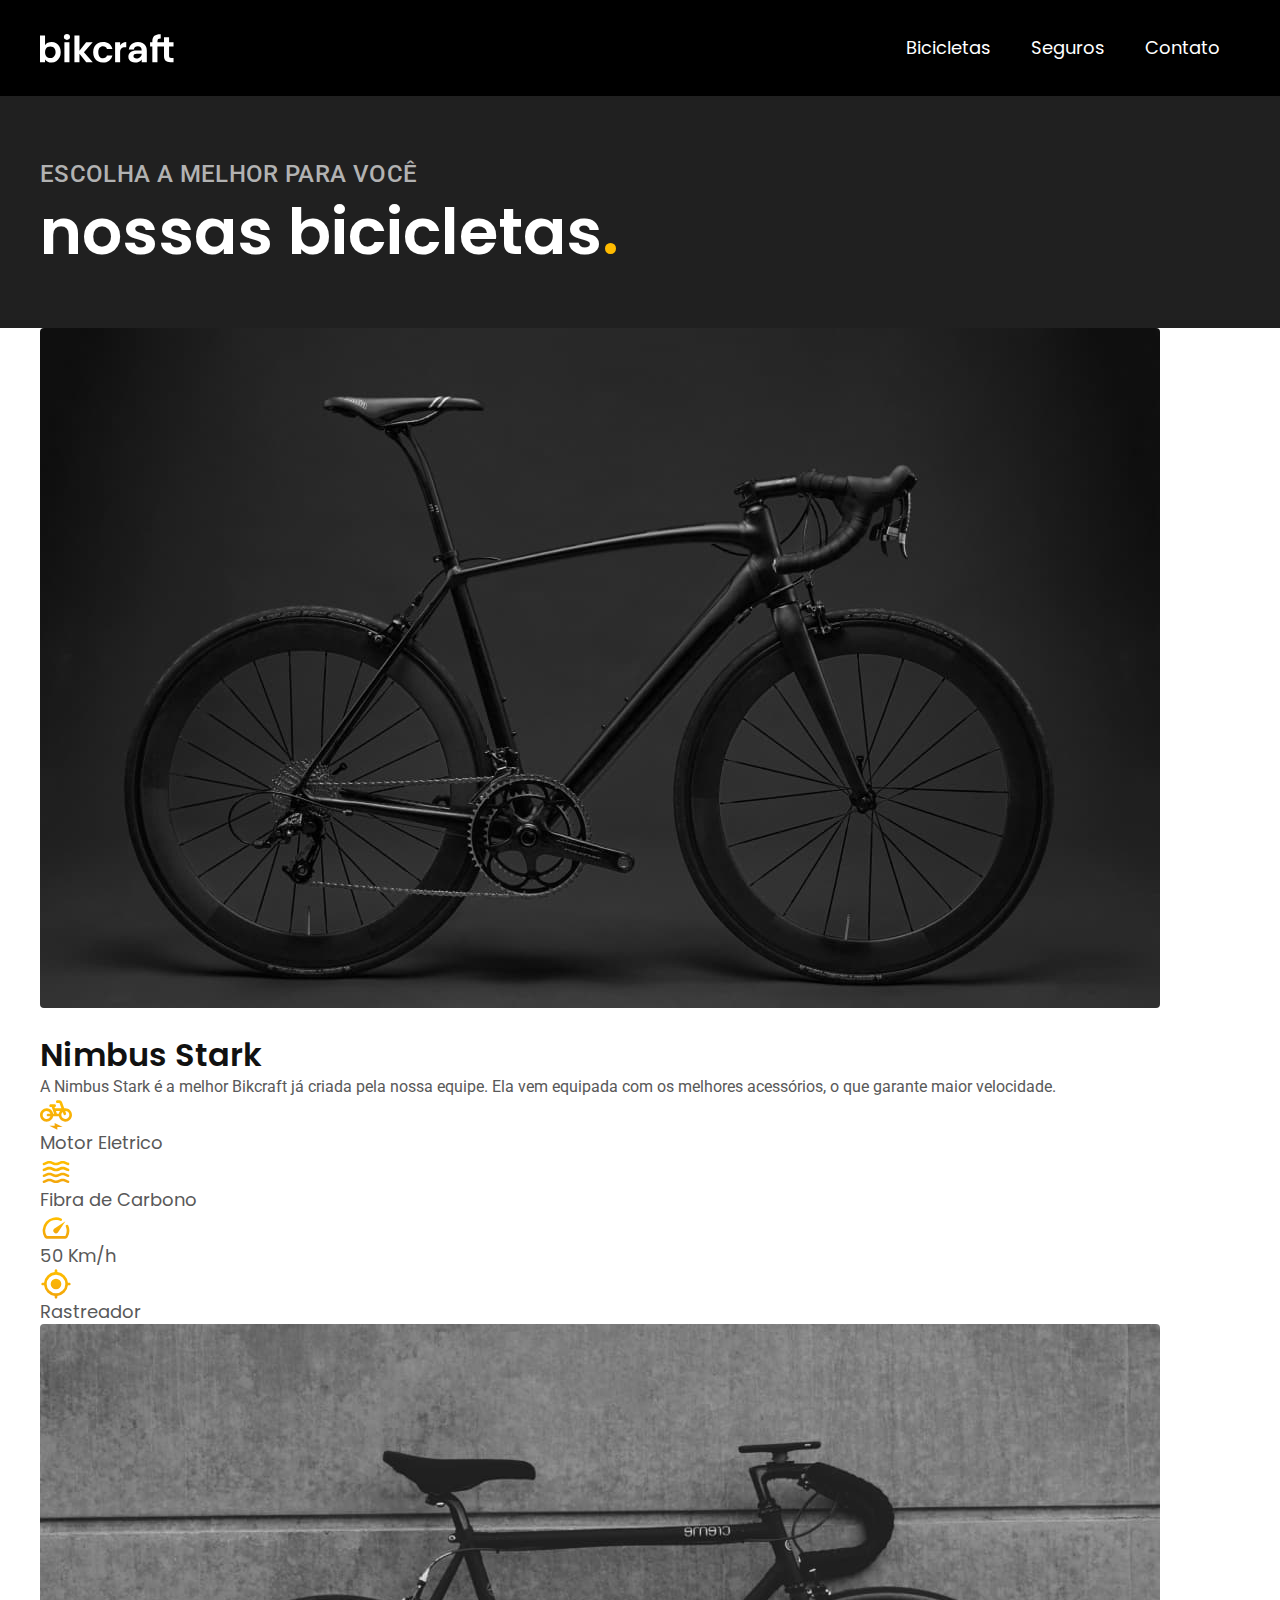
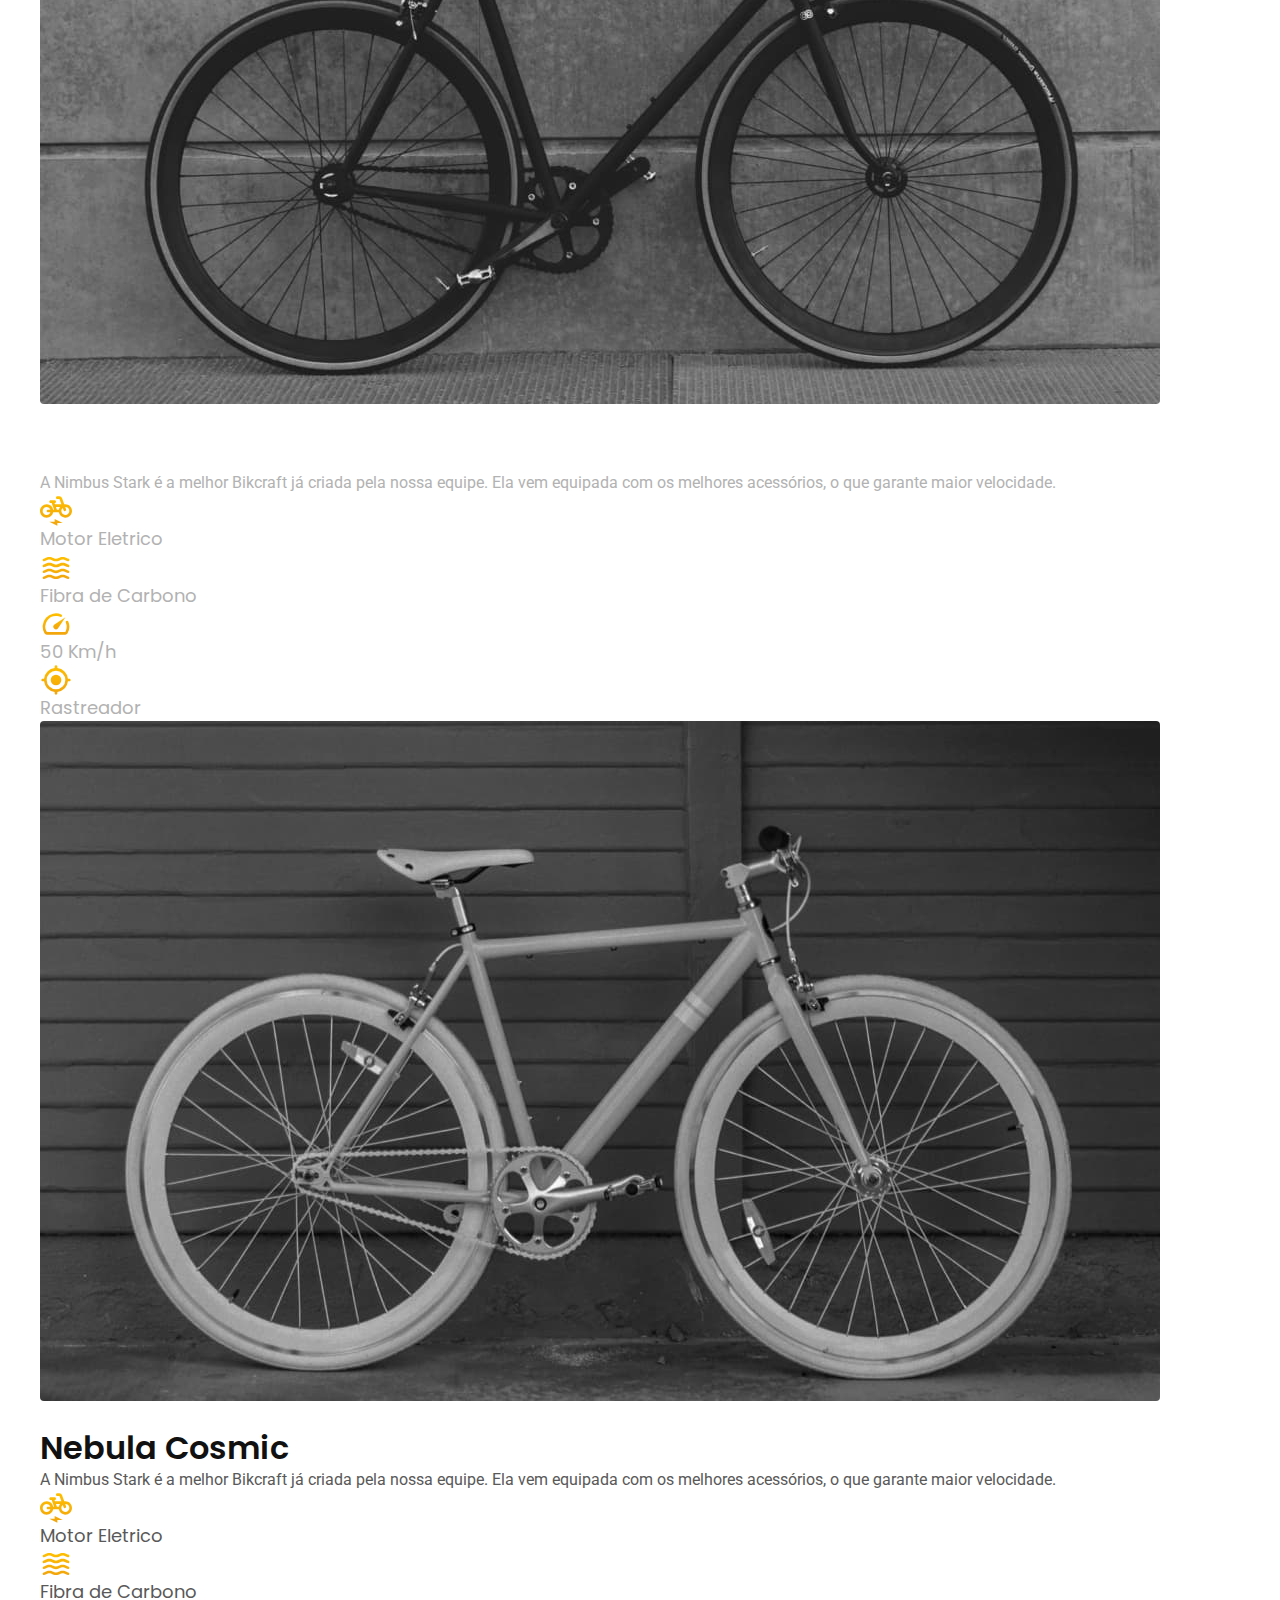
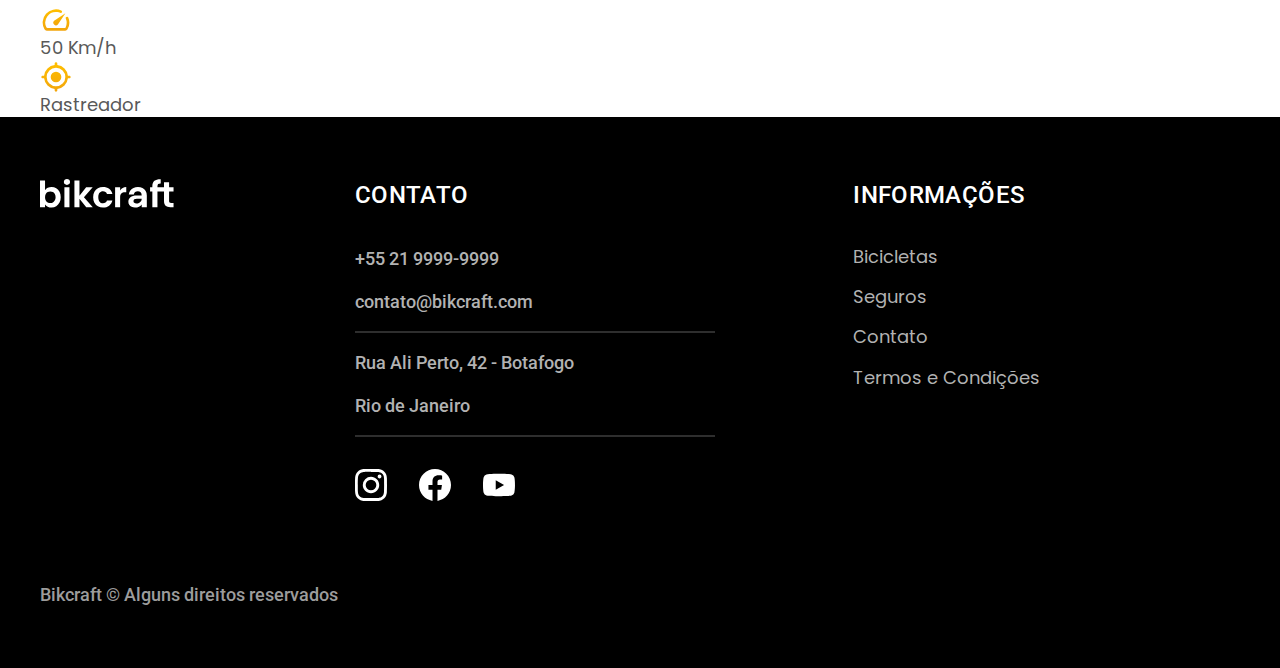
==== bicicletas.html @ d02d4d40 "bicicleta-1" ====
<!DOCTYPE html>
<html lang="pt-br">

<head>
  <meta charset="UTF-8">
  <meta http-equiv="X-UA-Compatible" content="IE=edge">
  <meta name="viewport" content="width=device-width, initial-scale=1.0">
  <meta name="description" content="Termos e Condições">
  <link rel="stylesheet" href="./css/style.css">
  <link rel="preconnect" href="https://fonts.googleapis.com">
  <link rel="preconnect" href="https://fonts.gstatic.com" crossorigin>
  <link href="https://fonts.googleapis.com/css2?family=Merriweather:ital,wght@1,900&family=Poppins:wght@400;600&family=Roboto:wght@400;500&display=swap" rel="stylesheet">
  <title>  Bicicletas | Bikcraft </title>
</head>

<body id="bicicletas">
  <header class="header-bg">
    <div class=" container header">
      <a href="./"><img src="./img/bikcraft.svg" alt="bikcraft">
      </a>
      <nav aria-label="primaria">
        <ul class="header-menu font-1-m cor-0">
          <li><a href="./bicicletas.html">Bicicletas</a></li>
          <li><a href="./seguros.html">Seguros</a></li>
          <li><a href="./contato.html">Contato</a></li>
        </ul>
      </nav>
    </div>
  </header>

  <main>
    <div class="titulo-bg">
      <div class="titulo container ">
        <p class="font-2-l-b cor-5">Escolha a melhor para você</p>
        <h1 class="font-1-xxl cor-0">nossas bicicletas<span class="cor-p1">.</span></h1>
      </div>
    </div>

    <div class="bicicletas-bg">
      <div class="bicicletas container">
        <div class="bicicletas-imagem">
          <img src="./img/bicicletas/nimbus.jpg" alt="Bicicleta preta">
          <span class="font-2-m cor-0">R$ 4999</span>
        </div>

        <div class="bicicletas-conteudo">
          <h2 class="font-1-xl">Nimbus Stark</h2>
          <p class="font-2-s cor-8">A Nimbus Stark é a melhor Bikcraft já criada pela nossa equipe. Ela vem equipada com os melhores acessórios, o que garante maior velocidade.</p>
          <ul class="font-1-m cor-8">
            <li><img src="./img/icones/eletrica.svg" alt="">
            Motor Eletrico</li>
            <li><img src="./img/icones/carbono.svg" alt="">
              Fibra de Carbono</li>
              <li><img src="./img/icones/velocidade.svg" alt="">
                50 Km/h</li>
                <li><img src="./img/icones/rastreador.svg" alt="">
                  Rastreador</li>
          </ul>
        </div>


      </div>

    </div>

    <div class="bicicletas-bg">
      <div class="bicicletas container">
        <div class="bicicletas-imagem">
          <img src="./img/bicicletas/magic.jpg" alt="Bicicleta preta">
          <span class="font-2-m cor-0">R$ 2499</span>
        </div>

        <div class="bicicletas-conteudo">
          <h2 class="font-1-xl cor-0">Magic Might</h2>
          <p class="font-2-s cor-5">A Nimbus Stark é a melhor Bikcraft já criada pela nossa equipe. Ela vem equipada com os melhores acessórios, o que garante maior velocidade.</p>
          <ul class="font-1-m cor-5">
            <li><img src="./img/icones/eletrica.svg" alt="">
            Motor Eletrico</li>
            <li><img src="./img/icones/carbono.svg" alt="">
              Fibra de Carbono</li>
              <li><img src="./img/icones/velocidade.svg" alt="">
                50 Km/h</li>
                <li><img src="./img/icones/rastreador.svg" alt="">
                  Rastreador</li>
          </ul>
        </div>


      </div>

    </div>

    <div class="bicicletas-bg">
      <div class="bicicletas container">
        <div class="bicicletas-imagem">
          <img src="./img/bicicletas/nebula.jpg" alt="Bicicleta preta">
          <span class="font-2-m cor-0">R$ 3999</span>
        </div>

        <div class="bicicletas-conteudo">
          <h2 class="font-1-xl">Nebula Cosmic</h2>
          <p class="font-2-s cor-8">A Nimbus Stark é a melhor Bikcraft já criada pela nossa equipe. Ela vem equipada com os melhores acessórios, o que garante maior velocidade.</p>
          <ul class="font-1-m cor-8">
            <li><img src="./img/icones/eletrica.svg" alt="">
            Motor Eletrico</li>
            <li><img src="./img/icones/carbono.svg" alt="">
              Fibra de Carbono</li>
              <li><img src="./img/icones/velocidade.svg" alt="">
                50 Km/h</li>
                <li><img src="./img/icones/rastreador.svg" alt="">
                  Rastreador</li>
          </ul>
        </div>


      </div>

    </div>

    
  </main>

  <footer class="footer-bg">
    <div class="footer container">
      <img src="./img/bikcraft.svg" alt="Bikcraft">
      <div class="footer-contato">
        <h3 class="font-2-l-b  cor-0">Contato</h3>
        <ul class="font-2-m cor-5">
          <li><a href="tel:+552199999999">+55 21 9999-9999</a></li>
          <li><a href="mailto:contato@bikcraft.com">contato@bikcraft.com</a></li>
          <li>Rua Ali Perto, 42 - Botafogo</li>
          <li>Rio de Janeiro</li>
        </ul>
        <div class="footer-redes">
          <a href="./">
            <img src="./img/redes/instagram.svg" alt="Instagram">
          </a>
          <a href="./">
            <img src="./img/redes/facebook.svg" alt="Facebook">
          </a>
          <a href="./">
            <img src="./img/redes/youtube.svg" alt="Youtube">
          </a>



        </div>
      </div>
      <div class="footer-infomacoes">
        <h3 class="font-2-l-b cor-0">Informações</h3>
        <nav>
          <ul class="font-1-m cor-5">
            <li><a href="./bicicletas.html">Bicicletas</a></li>
            <li><a href="./seguros.html">Seguros</a></li>
            <li><a href="./contato.html">Contato</a></li>
            <li><a href="./termos.html">Termos e Condições</a></li>
          </ul>
        </nav>
      </div>
      <p class="footer-copy font-2-m cor-6">Bikcraft © Alguns direitos reservados</p>
    </div>

  </footer>

</body>

</html>
---- css/style.css ----
@import "./global/global.css";
@import "./utilidades/tipografia.css";
@import "./utilidades/cores.css";
@import "./global/header.css";
@import "./global/footer.css";


/* Utilidades */
@import "./utilidades/componentes.css";

/* Home */
@import "./home/introducao.css";
@import "./home/tecnologia.css";
@import "./home/parceiros.css";
@import "./home/depoimento.css";


/* Bicicletas */
@import "./bicicletas/bicicletas-lista.css";
@import "./bicicletas/bicicletas.css";

/* Seguros */
@import "./seguros/seguros.css";

/* Termos */
@import "./termos/termos.css";
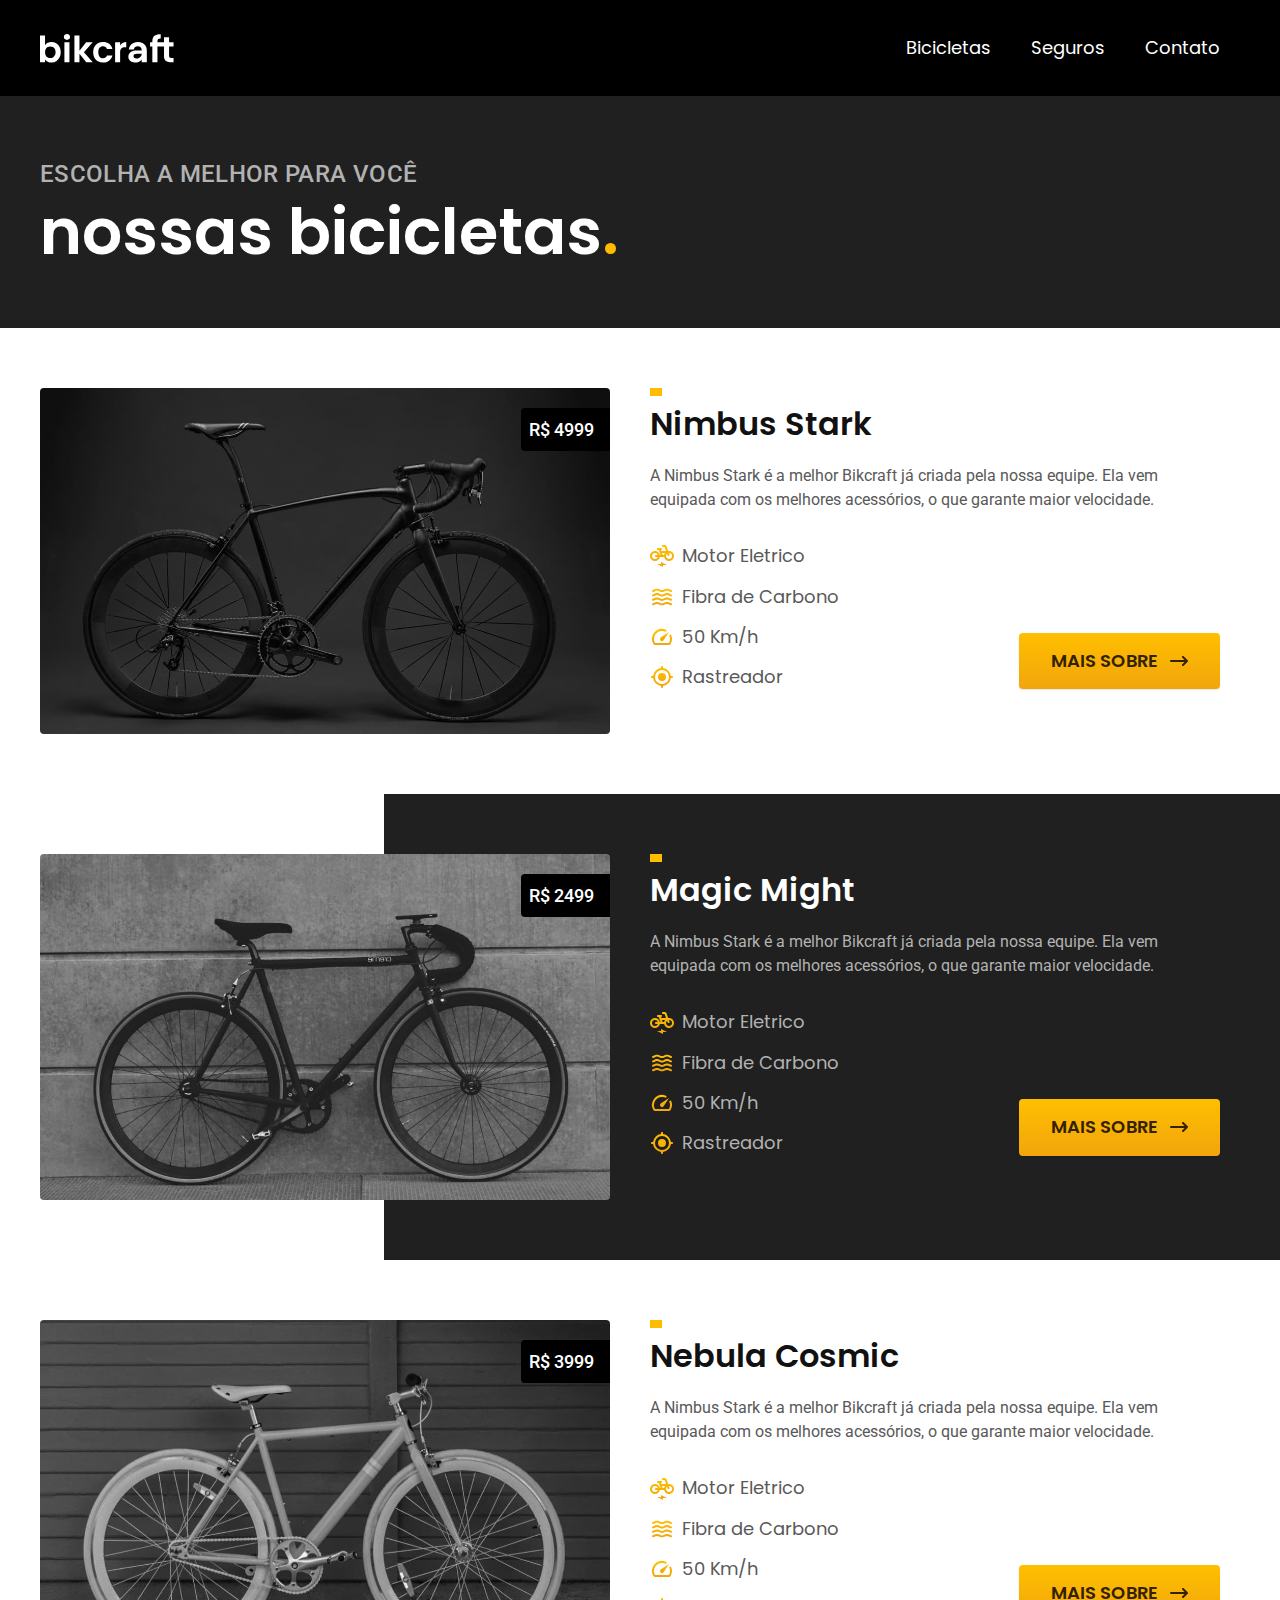
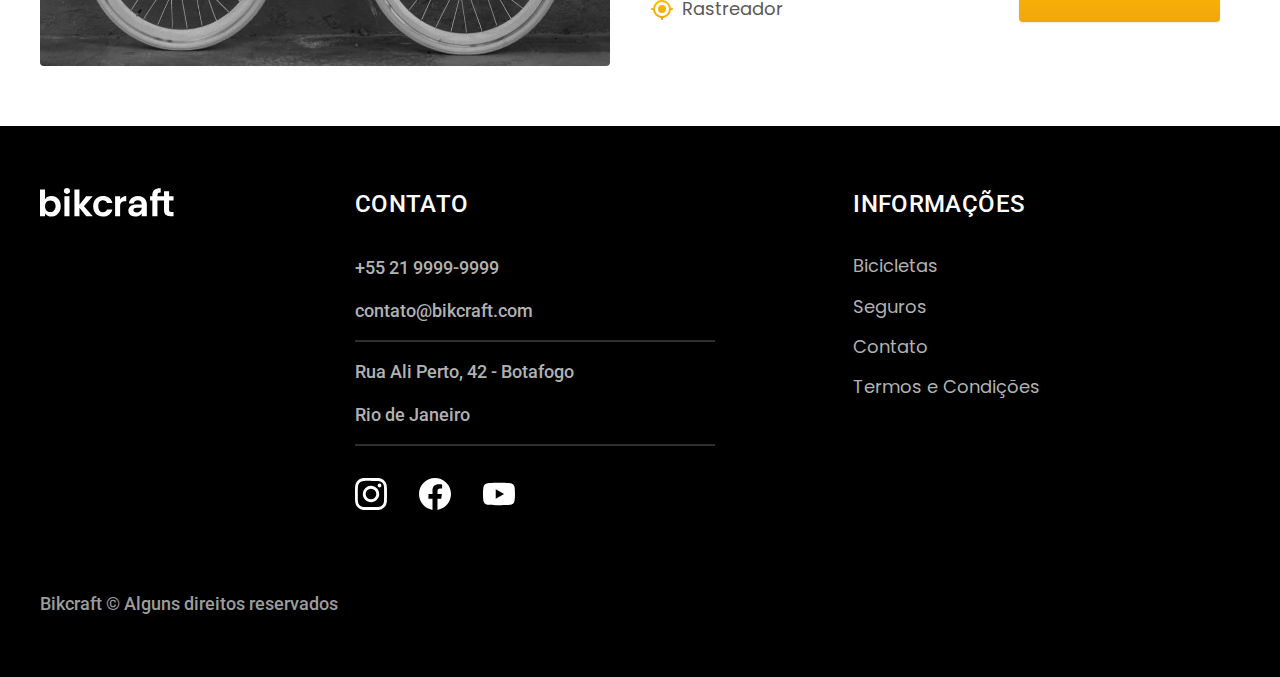
==== commit b2cc0b9b: "atualizando site" ====
--- a/bicicletas.html
+++ b/bicicletas.html
@@ -36,7 +36,7 @@
       </div>
     </div>
 
-    <div class="bicicletas-bg">
+   
       <div class="bicicletas container">
         <div class="bicicletas-imagem">
           <img src="./img/bicicletas/nimbus.jpg" alt="Bicicleta preta">
@@ -56,12 +56,13 @@
                 <li><img src="./img/icones/rastreador.svg" alt="">
                   Rastreador</li>
           </ul>
+          <a class="botao seta"  href="./bicicletas/nimbus.html">Mais Sobre</a>
         </div>
 
 
       </div>
 
-    </div>
+   
 
     <div class="bicicletas-bg">
       <div class="bicicletas container">
@@ -83,6 +84,7 @@
                 <li><img src="./img/icones/rastreador.svg" alt="">
                   Rastreador</li>
           </ul>
+          <a class="botao seta"  href="./bicicletas/magic.html">Mais Sobre</a>
         </div>
 
 
@@ -90,7 +92,7 @@
 
     </div>
 
-    <div class="bicicletas-bg">
+    
       <div class="bicicletas container">
         <div class="bicicletas-imagem">
           <img src="./img/bicicletas/nebula.jpg" alt="Bicicleta preta">
@@ -110,12 +112,13 @@
                 <li><img src="./img/icones/rastreador.svg" alt="">
                   Rastreador</li>
           </ul>
+          <a class="botao seta"  href="./bicicletas/nebula.html">Mais Sobre</a>
         </div>
 
 
       </div>
 
-    </div>
+
 
     
   </main>
--- a/css/style.css
+++ b/css/style.css
@@ -19,8 +19,13 @@
 @import "./bicicletas/bicicletas-lista.css";
 @import "./bicicletas/bicicletas.css";
 
+/* Bicicleta */
+@import "./bicicleta/bicicleta.css";
+
 /* Seguros */
 @import "./seguros/seguros.css";
+@import "./seguros/vantagens.css";
+@import "./seguros/perguntas.css";
 
 /* Termos */
 @import "./termos/termos.css";